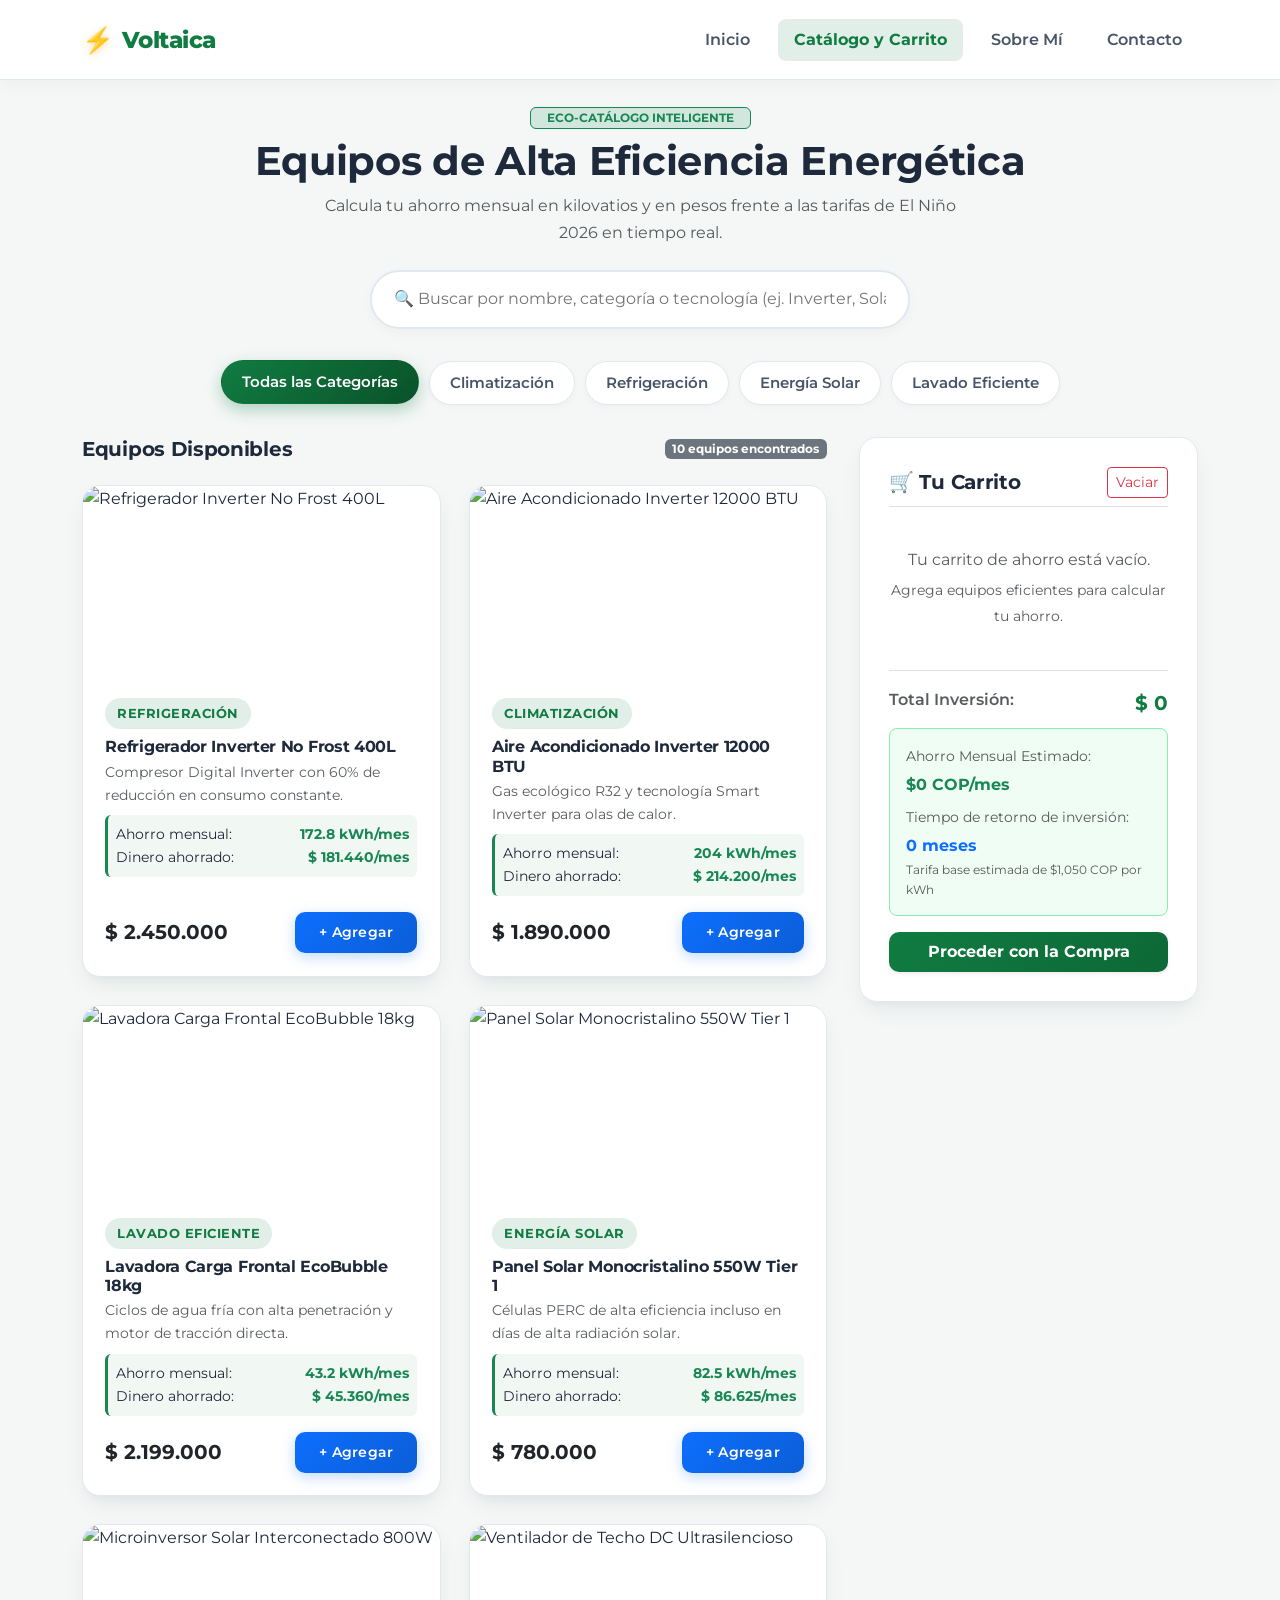
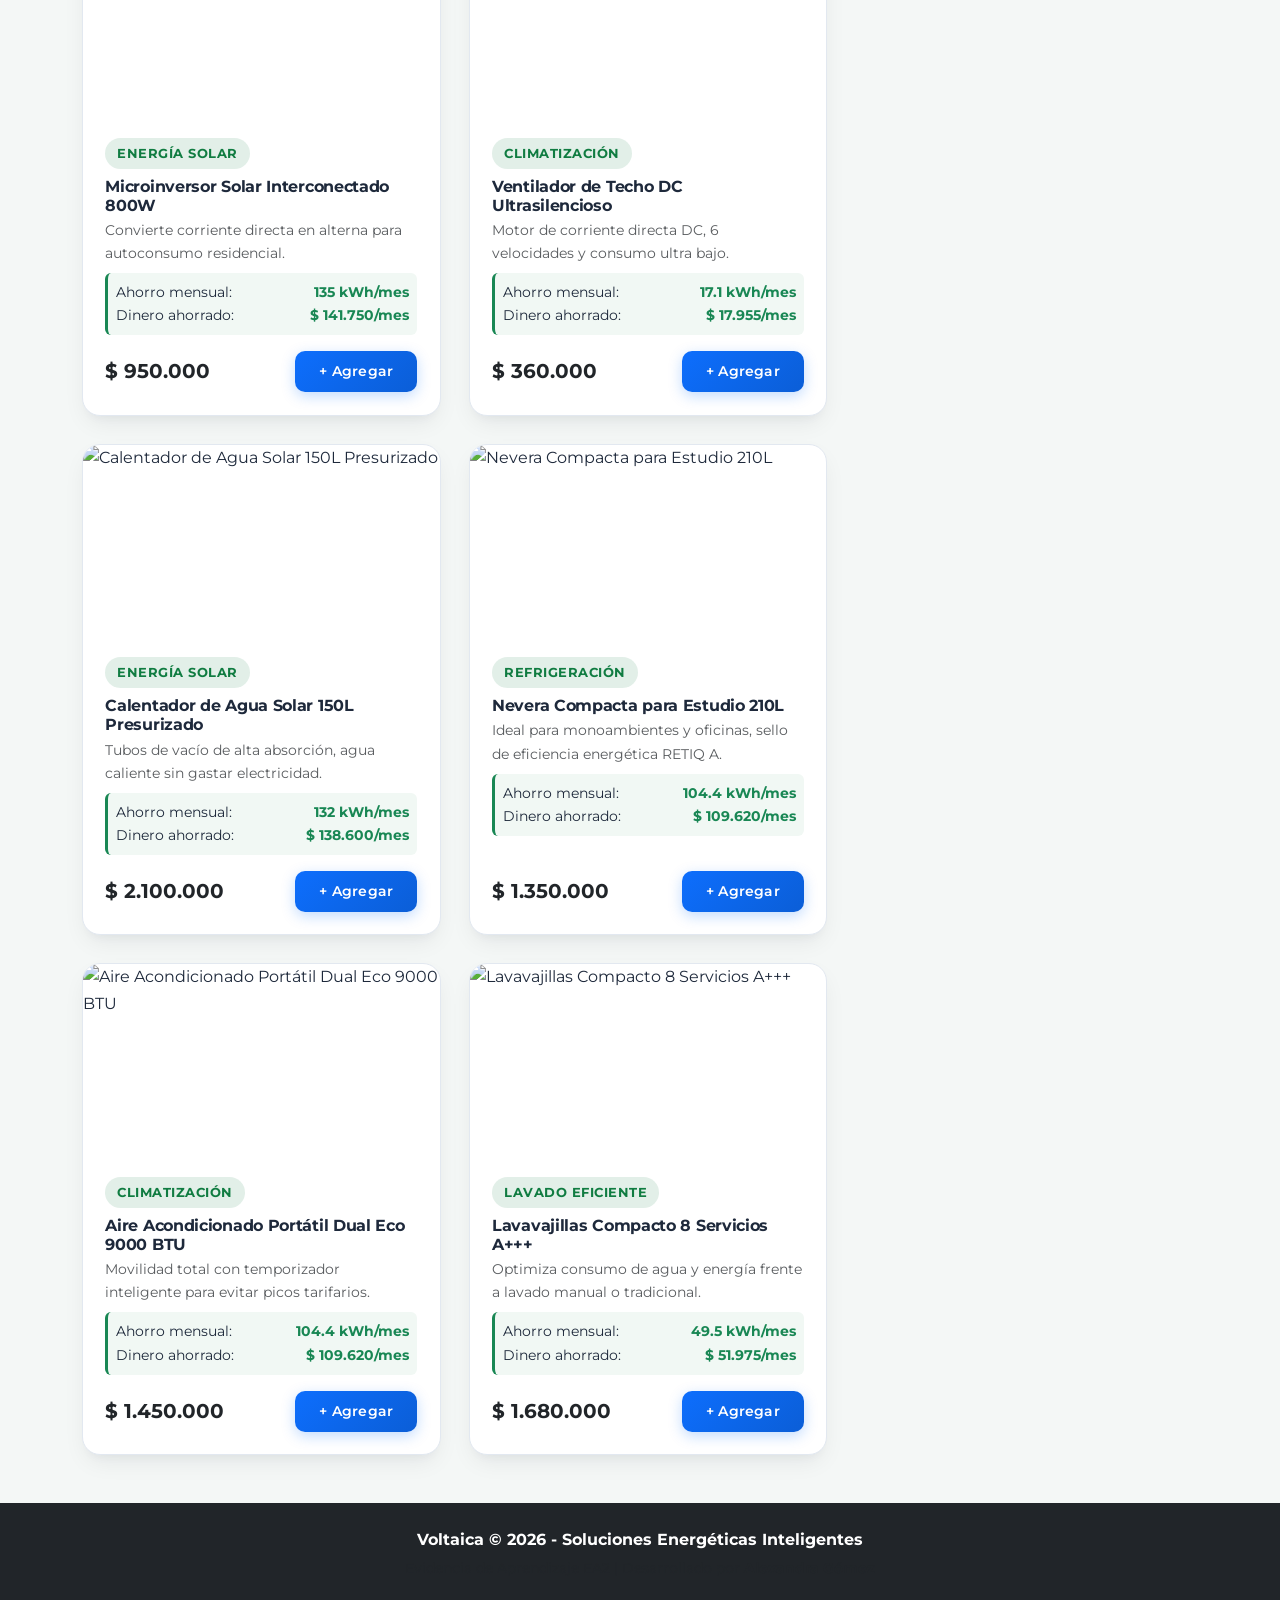
==== catalogo.html @ 120376cf "fix: actualizar imagenes funcionales de catalogo y finalizar logica de carrito" ====
<!DOCTYPE html>
<html lang="es" data-theme="light">
<head>
  <meta charset="UTF-8">
  <meta name="viewport" content="width=device-width, initial-scale=1.0">
  <meta name="description" content="Catálogo de productos eficientes Voltaica: aires acondicionados inverter, refrigeradores A+++, paneles solares y cálculo de retorno de inversión.">
  <title>Catálogo y Carrito | Voltaica</title>
  <!-- Google Fonts: Montserrat (Requisito 3) -->
  <link rel="preconnect" href="https://fonts.googleapis.com">
  <link rel="preconnect" href="https://fonts.gstatic.com" crossorigin>
  <link href="https://fonts.googleapis.com/css2?family=Montserrat:wght@400;500;600;700;800&display=swap" rel="stylesheet">
  <!-- Bootstrap 5 CSS -->
  <link href="https://cdn.jsdelivr.net/npm/bootstrap@5.3.3/dist/css/bootstrap.min.css" rel="stylesheet" integrity="sha384-QWTKZyjpPEjISv5WaRU9OFeRpok6YctnYmDr5pNlyT2bRjXh0JMhjY6hW+ALEwIH" crossorigin="anonymous">
  <!-- Hoja de estilos propia (enlazada DESPUÉS de Bootstrap - Requisito 3) -->
  <link rel="stylesheet" href="css/estilos.css">
</head>
<body>

  <!-- Navegación compartida -->
  <header>
    <nav class="navbar navbar-expand-lg navbar-light sticky-top">
      <div class="container">
        <a class="navbar-brand" href="index.html">
          <span class="icono-rayo">⚡</span> Voltaica
        </a>
        <button class="navbar-toggler" type="button" data-bs-toggle="collapse" data-bs-target="#menuPrincipal" aria-controls="menuPrincipal" aria-expanded="false" aria-label="Abrir menú de navegación">
          <span class="navbar-toggler-icon"></span>
        </button>
        <div class="collapse navbar-collapse" id="menuPrincipal">
          <ul class="navbar-nav ms-auto mb-2 mb-lg-0 menu-navegacion">
            <li class="nav-item">
              <a class="nav-link" href="index.html">Inicio</a>
            </li>
            <li class="nav-item">
              <a class="nav-link active fw-bold text-success" aria-current="page" href="catalogo.html">Catálogo y Carrito</a>
            </li>
            <li class="nav-item">
              <a class="nav-link" href="nosotros.html">Sobre Mí</a>
            </li>
            <li class="nav-item">
              <a class="nav-link" href="contacto.html">Contacto</a>
            </li>
          </ul>
        </div>
      </div>
    </nav>
  </header>

  <main class="container my-4">
    <!-- Encabezado de la tienda -->
    <div class="text-center mb-4">
      <span class="badge bg-success-subtle text-success border border-success px-3 py-1 fw-bold mb-2">ECO-CATÁLOGO INTELIGENTE</span>
      <h1 class="display-6 fw-bold">Equipos de Alta Eficiencia Energética</h1>
      <p class="text-muted col-lg-7 mx-auto">Calcula tu ahorro mensual en kilovatios y en pesos frente a las tarifas de El Niño 2026 en tiempo real.</p>
    </div>

    <!-- Barra de búsqueda reactiva (Requisito 7: evento input) -->
    <div class="d-flex justify-content-center mb-3">
      <div class="w-100 text-center">
        <label for="buscador-input" class="visually-hidden">Buscar equipos eficientes</label>
        <input 
          type="text" 
          id="buscador-input" 
          placeholder="🔍 Buscar por nombre, categoría o tecnología (ej. Inverter, Solar)..." 
          autocomplete="off"
        >
      </div>
    </div>

    <!-- Filtros de categoría con Flexbox (Requisito 3 y 7: botones con click) -->
    <div class="contenedor-filtros">
      <button type="button" data-categoria="todas" class="activo">Todas las Categorías</button>
      <button type="button" data-categoria="climatizacion">Climatización</button>
      <button type="button" data-categoria="refrigeracion">Refrigeración</button>
      <button type="button" data-categoria="solar">Energía Solar</button>
      <button type="button" data-categoria="lavado">Lavado Eficiente</button>
    </div>

    <!-- Contenedor principal responsivo: En PC Catálogo y Carrito lado a lado; en celular Carrito debajo -->
    <div class="contenedor-tienda">
      <!-- Sección Catálogo -->
      <section aria-labelledby="titulo-catalogo">
        <div class="d-flex justify-content-between align-items-center mb-2">
          <h2 id="titulo-catalogo" class="h5 fw-bold mb-0">Equipos Disponibles</h2>
          <span id="contador-productos" class="badge bg-secondary">Cargando equipos...</span>
        </div>

        <!-- Grid de productos generados exclusivamente con JavaScript (Requisito 6) -->
        <div id="catalogo-productos" class="catalogo-grid">
          <!-- Las tarjetas se generan dinámicamente con js/tienda.js -->
        </div>
      </section>

      <!-- Sección Carrito de Compras -->
      <aside aria-labelledby="titulo-carrito" class="mt-4 mt-lg-0">
        <div class="tarjeta-carrito sticky-top" style="top: 90px;">
          <div class="d-flex justify-content-between align-items-center mb-3 border-bottom pb-2">
            <h2 id="titulo-carrito" class="h5 fw-bold mb-0">🛒 Tu Carrito</h2>
            <button id="btn-vaciar-carrito" class="btn btn-outline-danger btn-sm" title="Vaciar carrito">
              Vaciar
            </button>
          </div>

          <!-- Lista de productos añadidos -->
          <div id="lista-carrito" class="mb-3" style="max-height: 280px; overflow-y: auto;">
            <!-- Contenido dinámico con JavaScript -->
          </div>

          <!-- Resumen de Costos y Ahorro Energético -->
          <div class="border-top pt-3">
            <div class="d-flex justify-content-between mb-2">
              <span class="text-muted fw-semibold">Total Inversión:</span>
              <span id="total-carrito" class="fw-bold fs-5">$0 COP</span>
            </div>

            <div class="p-3 mb-3 rounded-3" style="background-color: #f0fdf4; border: 1px solid #86efac;">
              <div class="small text-muted mb-1">Ahorro Mensual Estimado:</div>
              <div id="ahorro-total-carrito" class="fw-bold text-success fs-6 mb-2">$0 COP/mes</div>

              <div class="small text-muted mb-1">Tiempo de retorno de inversión:</div>
              <div id="tiempo-retorno-carrito" class="fw-bold text-primary">0 meses</div>
              <small class="d-block text-muted" style="font-size: 0.75rem;">Tarifa base estimada de $1,050 COP por kWh</small>
            </div>

            <button id="btn-comprar" class="btn btn-success w-100 py-2 fw-bold shadow-sm">
              Proceder con la Compra
            </button>
          </div>
        </div>
      </aside>
    </div>
  </main>

  <footer class="bg-dark text-white py-4 mt-5">
    <div class="container text-center">
      <p class="mb-1 fw-bold">Voltaica &copy; 2026 - Soluciones Energéticas Inteligentes</p>
      <p class="small text-muted mb-0">Evidencia de Aprendizaje EA2 | Desarrollado por <strong>Alexandra Gómez</strong></p>
    </div>
  </footer>

  <!-- Bootstrap Bundle JS -->
  <script src="https://cdn.jsdelivr.net/npm/bootstrap@5.3.3/dist/js/bootstrap.bundle.min.js" integrity="sha384-YvpcrYf0tY3lHB60NNkmXc5s9fDVZLESaAA55NDzOxhy9GkcIdslK1eN7N6jIeHz" crossorigin="anonymous"></script>
  <!-- Lógica JavaScript propia del catálogo y carrito (Requisito 6 y 7) -->
  <script src="js/tienda.js"></script>
</body>
</html>
---- css/estilos.css ----
:root, [data-theme=light] {
  --color-primario: #0d6efd;
  --color-secundario: #107c41;
  --color-secundario-dark: #0a522a;
  --color-acento: #ff9f1c;
  --color-acento-hover: #f38b00;
  --color-fondo-claro: #f4f7f6;
  --color-superficie: #ffffff;
  --color-oscuro: #1e293b;
  --color-texto-muted: #64748b;
  --color-borde: #e2e8f0;
  --color-peligro: #ef4444;
  --fuente-base: Montserrat, -apple-system, BlinkMacSystemFont, Segoe UI, Roboto, sans-serif;
  --sombra-tarjeta: 0 10px 25px -5px rgba(15, 23, 42, 0.08), 0 8px 10px -6px rgba(15, 23, 42, 0.04);
  --sombra-flotante: 0 20px 30px -10px rgba(16, 124, 65, 0.2);
}

body {
  font-family: var(--fuente-base);
  background-color: var(--color-fondo-claro);
  color: var(--color-oscuro);
  line-height: 1.65;
  -webkit-font-smoothing: antialiased;
}

.navbar {
  background: rgba(255, 255, 255, 0.95) !important;
  backdrop-filter: blur(12px);
  border-bottom: 1px solid var(--color-borde);
  box-shadow: 0 4px 20px rgba(0, 0, 0, 0.04);
  padding: 0.85rem 0;
}
.navbar .navbar-brand {
  font-weight: 800;
  font-size: 1.45rem;
  letter-spacing: -0.5px;
  color: var(--color-secundario) !important;
  display: inline-flex;
  align-items: center;
  gap: 8px;
  transition: transform 0.25s ease, color 0.25s ease;
}
.navbar .navbar-brand .icono-rayo {
  font-size: 1.6rem;
  filter: drop-shadow(0 2px 4px rgba(255, 159, 28, 0.4));
}
.navbar .navbar-brand:hover {
  color: var(--color-secundario-dark) !important;
  transform: scale(1.03);
}
.navbar .nav-link {
  font-weight: 600;
  color: #475569 !important;
  padding: 0.5rem 1rem !important;
  border-radius: 8px;
  transition: all 0.2s ease;
}
.navbar .nav-link:hover {
  color: var(--color-secundario) !important;
  background-color: rgba(16, 124, 65, 0.08);
}
.navbar .nav-link.active {
  color: var(--color-secundario) !important;
  background-color: rgba(16, 124, 65, 0.12);
}

.btn-primary {
  background: linear-gradient(135deg, #0d6efd, #0b5ed7) !important;
  border: none !important;
  padding: 10px 24px;
  border-radius: 10px;
  font-weight: 600;
  letter-spacing: 0.2px;
  transition: all 0.25s cubic-bezier(0.4, 0, 0.2, 1);
  box-shadow: 0 4px 14px rgba(13, 110, 253, 0.25);
}
.btn-primary:hover {
  background: linear-gradient(135deg, #0b5ed7, #084298) !important;
  transform: translateY(-2px);
  box-shadow: 0 6px 20px rgba(13, 110, 253, 0.35);
}
.btn-primary:focus {
  box-shadow: 0 0 0 0.25rem rgba(13, 110, 253, 0.35) !important;
}

.btn-success {
  background: linear-gradient(135deg, #107c41, #0d6836) !important;
  border: none !important;
  padding: 10px 24px;
  border-radius: 10px;
  font-weight: 600;
  box-shadow: 0 4px 14px rgba(16, 124, 65, 0.25);
  transition: all 0.25s ease;
}
.btn-success:hover {
  background: linear-gradient(135deg, #0d6836, #094725) !important;
  transform: translateY(-2px);
  box-shadow: 0 6px 20px rgba(16, 124, 65, 0.35);
}

.seccion-hero {
  background: linear-gradient(135deg, rgba(16, 124, 65, 0.95), rgba(13, 110, 253, 0.9)), radial-gradient(circle at top right, rgba(255, 159, 28, 0.3), transparent 60%);
  color: #ffffff;
  padding: 4.5rem 2rem;
  margin-bottom: 2.5rem;
  border-radius: 24px;
  box-shadow: 0 15px 35px rgba(16, 124, 65, 0.18);
  position: relative;
  overflow: hidden;
}
.seccion-hero::after {
  content: "";
  position: absolute;
  bottom: -50px;
  right: -50px;
  width: 250px;
  height: 250px;
  background: radial-gradient(circle, rgba(255, 255, 255, 0.15) 0%, transparent 70%);
  border-radius: 50%;
  pointer-events: none;
}

#buscador-input {
  border: 2px solid var(--color-borde);
  padding: 14px 22px;
  border-radius: 30px;
  width: 100%;
  max-width: 540px;
  outline: none;
  font-size: 1rem;
  background-color: var(--color-superficie);
  box-shadow: 0 4px 12px rgba(0, 0, 0, 0.03);
  transition: border-color 0.3s ease, box-shadow 0.3s ease, transform 0.2s ease;
}
#buscador-input:focus {
  border-color: var(--color-secundario);
  box-shadow: 0 0 0 4px rgba(16, 124, 65, 0.18);
  transform: translateY(-1px);
}

#total-carrito {
  font-size: 1.5rem;
  font-weight: 800;
  color: var(--color-secundario);
}

.menu-navegacion {
  display: flex;
  flex-direction: row;
  align-items: center;
  gap: 12px;
  list-style: none;
  margin: 0;
  padding: 0;
}

.contenedor-filtros {
  display: flex;
  flex-wrap: wrap;
  gap: 10px;
  justify-content: center;
  margin: 2rem 0;
}

.contenedor-filtros > button {
  border: 1px solid var(--color-borde);
  background-color: var(--color-superficie);
  color: #475569;
  padding: 9px 20px;
  border-radius: 25px;
  cursor: pointer;
  font-weight: 600;
  font-size: 0.92rem;
  box-shadow: 0 2px 6px rgba(0, 0, 0, 0.03);
  transition: all 0.25s cubic-bezier(0.4, 0, 0.2, 1);
}
.contenedor-filtros > button:hover {
  border-color: var(--color-secundario);
  color: var(--color-secundario);
  transform: translateY(-2px);
  box-shadow: 0 4px 12px rgba(16, 124, 65, 0.15);
}
.contenedor-filtros > button.activo {
  background: linear-gradient(135deg, var(--color-secundario), var(--color-secundario-dark));
  border-color: transparent;
  color: #ffffff;
  box-shadow: 0 6px 16px rgba(16, 124, 65, 0.3);
  transform: translateY(-1px);
}

.catalogo-grid {
  display: grid;
  grid-template-columns: repeat(auto-fill, minmax(290px, 1fr));
  gap: 28px;
  margin-top: 24px;
}

.catalogo-grid .card-producto {
  border-radius: 18px;
  background-color: var(--color-superficie);
  box-shadow: var(--sombra-tarjeta);
  transition: transform 0.3s cubic-bezier(0.34, 1.56, 0.64, 1), box-shadow 0.3s ease;
  border: 1px solid var(--color-borde);
  display: flex;
  flex-direction: column;
  overflow: hidden;
}
.catalogo-grid .card-producto:hover {
  transform: translateY(-8px);
  box-shadow: 0 18px 30px -8px rgba(15, 23, 42, 0.12);
  border-color: #cbd5e1;
}
.catalogo-grid .card-producto .card-cuerpo {
  padding: 1.4rem;
  display: flex;
  flex-direction: column;
  flex-grow: 1;
}

h1, h2, h3, h4, h5, h6 {
  font-weight: 700;
  color: var(--color-oscuro);
  letter-spacing: -0.3px;
}

.lista-estadisticas li:nth-child(even) {
  background-color: rgba(16, 124, 65, 0.05);
}

.lista-estadisticas li:nth-child(odd) {
  background-color: var(--color-superficie);
}

button:disabled, .btn:disabled {
  opacity: 0.55;
  cursor: not-allowed;
  transform: none !important;
  box-shadow: none !important;
}

.tarjeta-carrito {
  border-radius: 18px;
  background-color: var(--color-superficie);
  box-shadow: var(--sombra-tarjeta);
  transition: transform 0.3s cubic-bezier(0.34, 1.56, 0.64, 1), box-shadow 0.3s ease;
  padding: 1.8rem;
  border: 1px solid var(--color-borde);
}

.item-carrito {
  display: flex;
  justify-content: space-between;
  align-items: center;
  padding: 12px 0;
  border-bottom: 1px solid var(--color-borde);
}
.item-carrito:last-child {
  border-bottom: none;
}

.badge-ahorro {
  background-color: rgba(16, 124, 65, 0.12);
  color: var(--color-secundario);
  font-weight: 700;
  padding: 5px 12px;
  border-radius: 20px;
  font-size: 0.8rem;
  text-transform: uppercase;
  letter-spacing: 0.5px;
}

.alerta-nino {
  border-left: 6px solid var(--color-peligro);
  background: linear-gradient(to right, #fff5f5, #ffffff);
  padding: 1.5rem;
  border-radius: 12px;
  margin-bottom: 2rem;
  box-shadow: 0 4px 12px rgba(239, 68, 68, 0.06);
}

.card-perfil {
  border-radius: 20px;
  background: #ffffff;
}

.avatar-circular {
  width: 110px;
  height: 110px;
  border-radius: 50%;
  font-size: 2.3rem;
  font-weight: 800;
  box-shadow: 0 8px 20px rgba(16, 124, 65, 0.3);
}

.bg-gradient-success {
  background: linear-gradient(135deg, #107c41, #0d6efd);
}

@media (max-width: 576px) {
  .menu-navegacion {
    flex-direction: column;
    width: 100%;
    gap: 8px;
    padding: 12px 0;
  }
  .catalogo-grid {
    grid-template-columns: 1fr;
  }
  .contenedor-tienda {
    display: flex;
    flex-direction: column;
  }
  .seccion-hero {
    padding: 2.5rem 1.25rem;
    text-align: center;
  }
  #buscador-input {
    width: 100%;
  }
}
@media (min-width: 577px) and (max-width: 991px) {
  .catalogo-grid {
    grid-template-columns: repeat(2, 1fr);
  }
  .contenedor-tienda {
    display: flex;
    flex-direction: column;
  }
}
@media (min-width: 992px) {
  .contenedor-tienda {
    display: grid;
    grid-template-columns: 2.2fr 1fr;
    gap: 32px;
    align-items: start;
  }
}
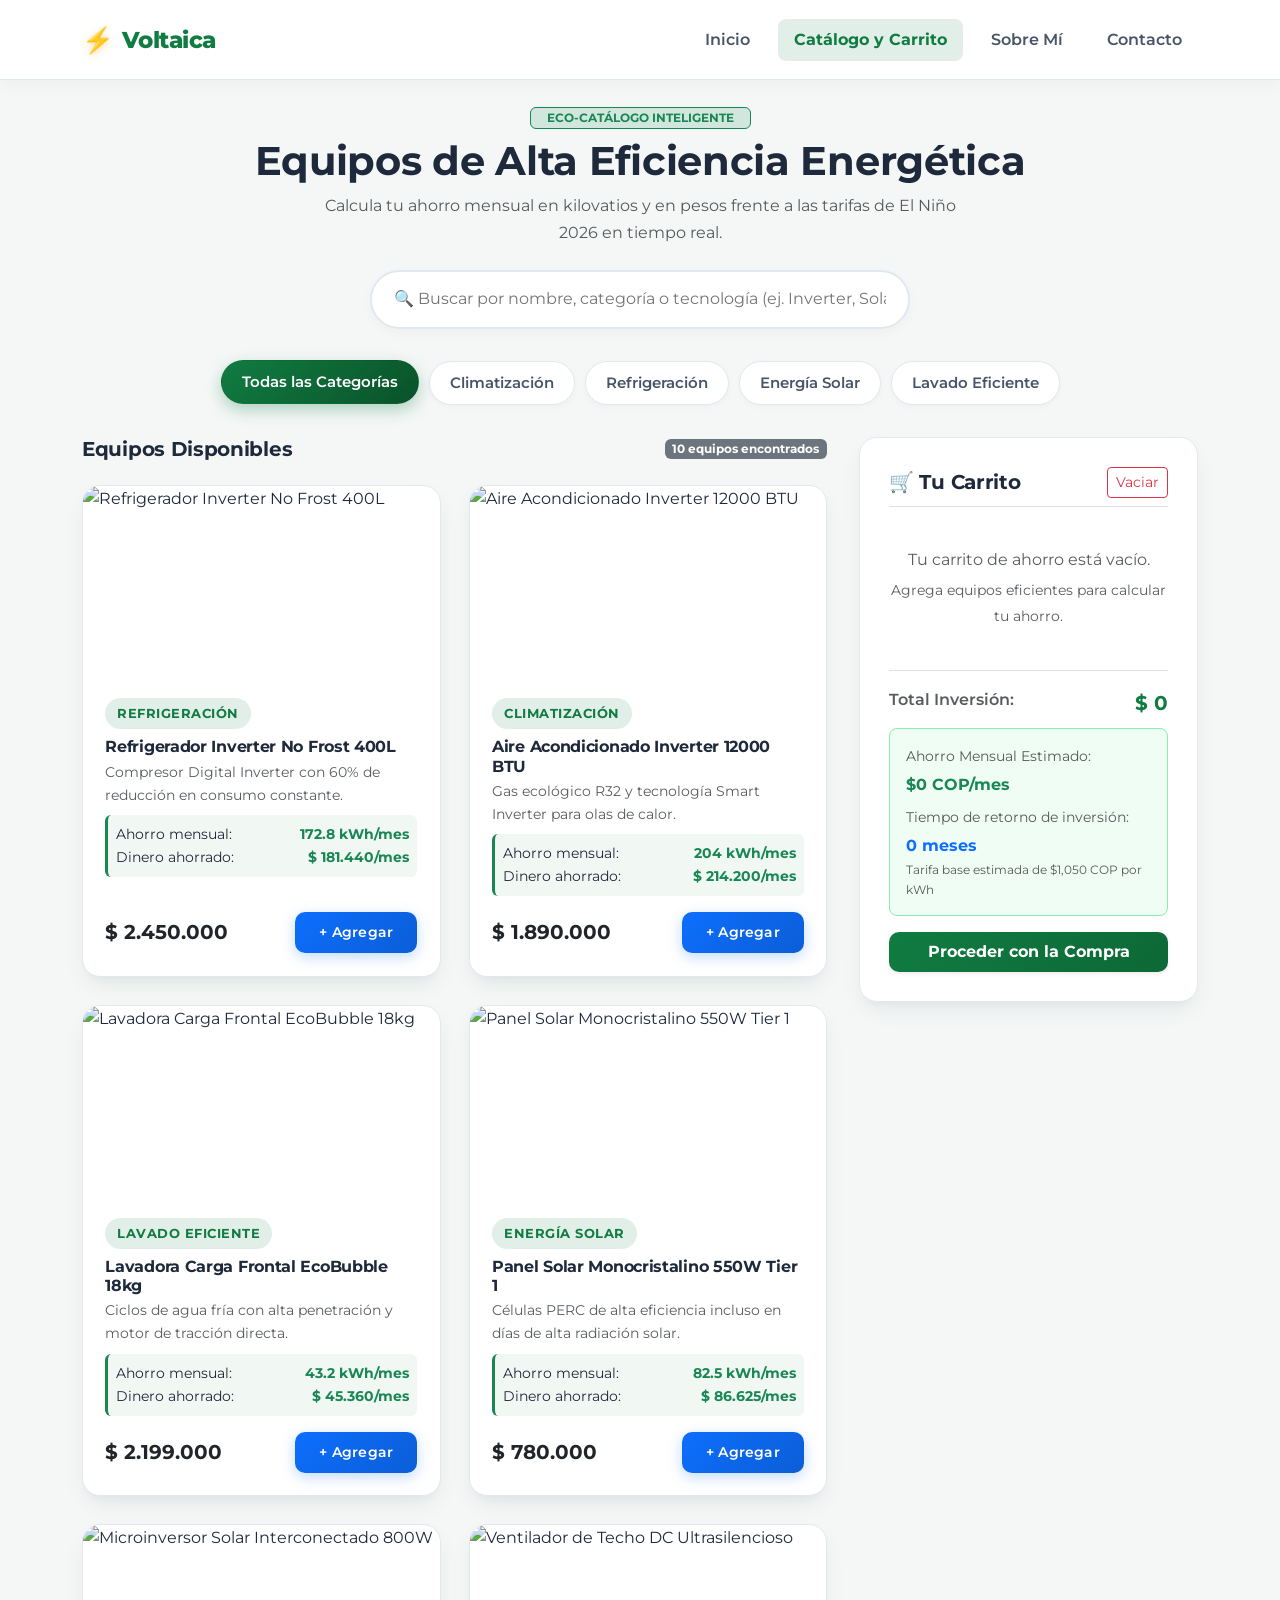
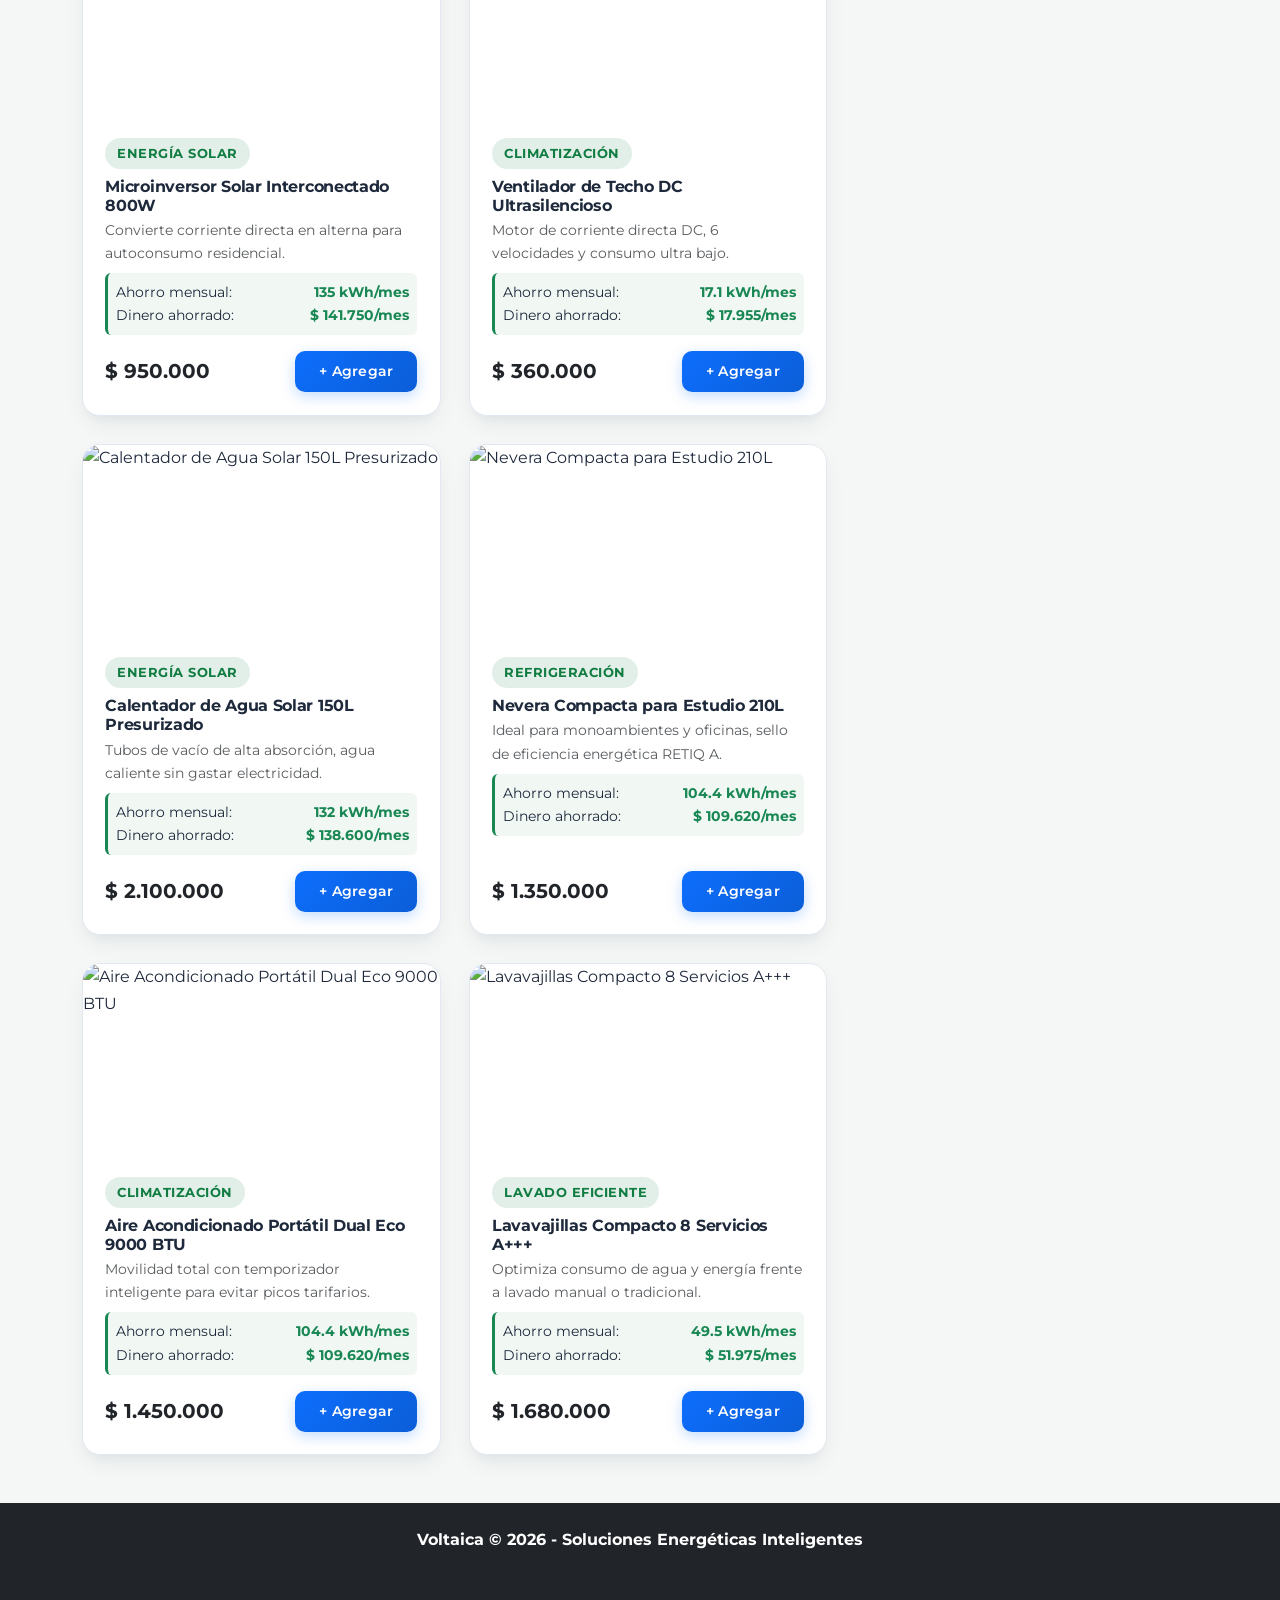
==== commit 10a88279: "feat: actualizar autoria y presentacion a Manuela Montes" ====
--- a/catalogo.html
+++ b/catalogo.html
@@ -134,7 +134,7 @@
   <footer class="bg-dark text-white py-4 mt-5">
     <div class="container text-center">
       <p class="mb-1 fw-bold">Voltaica &copy; 2026 - Soluciones Energéticas Inteligentes</p>
-      <p class="small text-muted mb-0">Evidencia de Aprendizaje EA2 | Desarrollado por <strong>Alexandra Gómez</strong></p>
+      <p class="small text-muted mb-0">Evidencia de Aprendizaje EA2 | Desarrollado por <strong>Manuela Montes</strong></p>
     </div>
   </footer>
 
